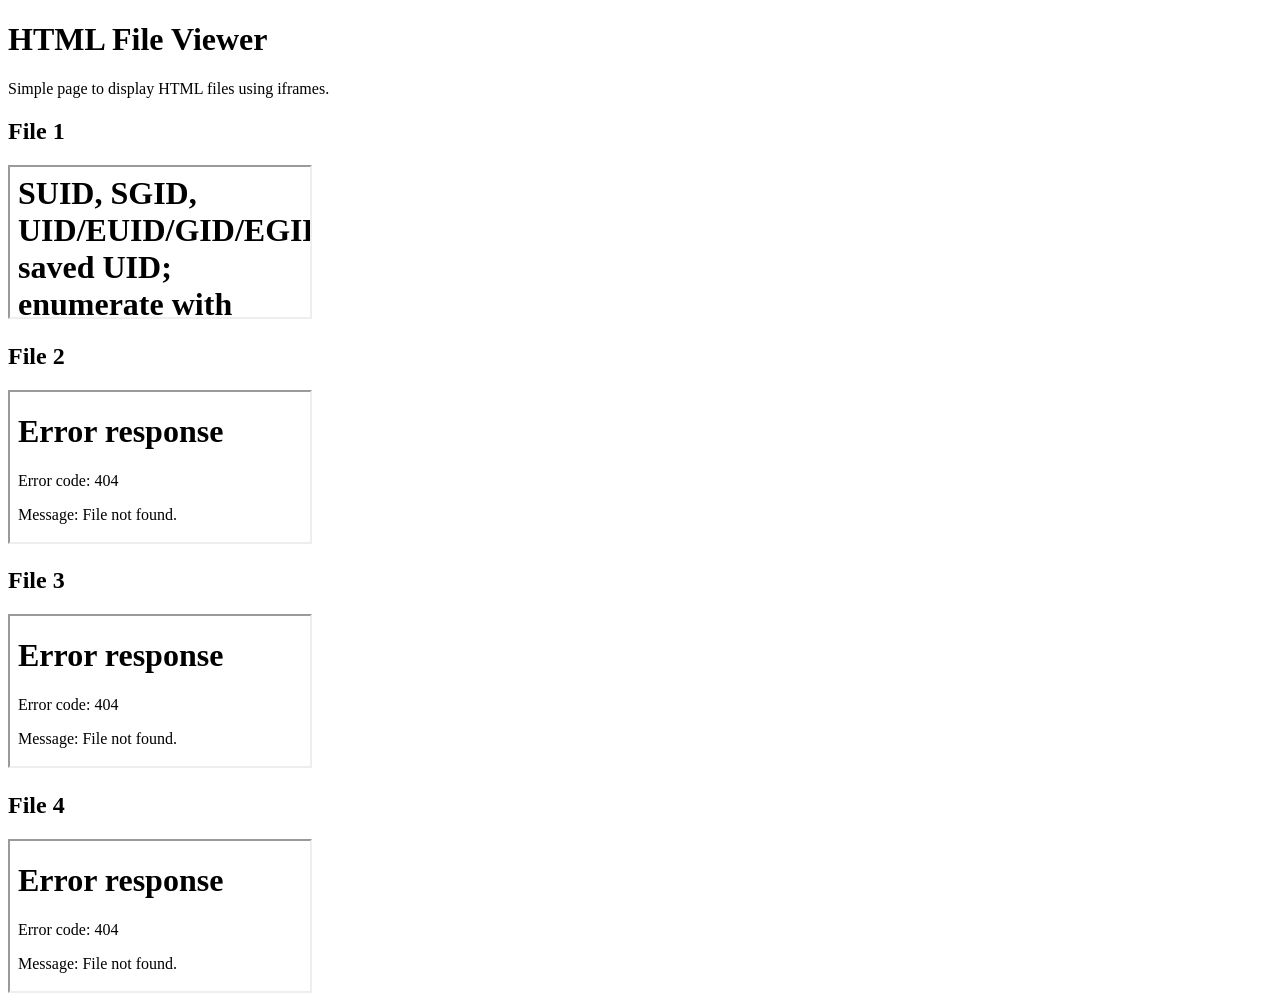
==== index.html @ ffdfd200 "Rename site/index.html to index.html" ====
<!DOCTYPE html>
<html lang="en">
<head>
    <meta charset="UTF-8">
    <meta name="viewport" content="width=device-width, initial-scale=1.0">
    <title>HTML File Viewer</title>
    <link rel="stylesheet" href="style.css">
</head>
<body>

    <div class="container">
        <header>
            <h1>HTML File Viewer</h1>
            <p>Simple page to display HTML files using iframes.</p>
        </header>

        <main class="viewer-grid">

            <!-- File 1 -->
            <section class="viewer">
                <h2>File 1</h2>
                <iframe
                    src="https://axionb21.github.io/OSCP/path/day1.html"
                    title="HTML File 1">
                </iframe>
            </section>

            <!-- File 2 -->
            <section class="viewer">
                <h2>File 2</h2>
                <iframe
                    src="YOUR_GITHUB_HTML_FILE_PATH_2"
                    title="HTML File 2">
                </iframe>
            </section>

            <!-- File 3 -->
            <section class="viewer">
                <h2>File 3</h2>
                <iframe
                    src="YOUR_GITHUB_HTML_FILE_PATH_3"
                    title="HTML File 3">
                </iframe>
            </section>

            <!-- File 4 -->
            <section class="viewer">
                <h2>File 4</h2>
                <iframe
                    src="YOUR_GITHUB_HTML_FILE_PATH_4"
                    title="HTML File 4">
                </iframe>
            </section>

        </main>
    </div>

</body>
</html>
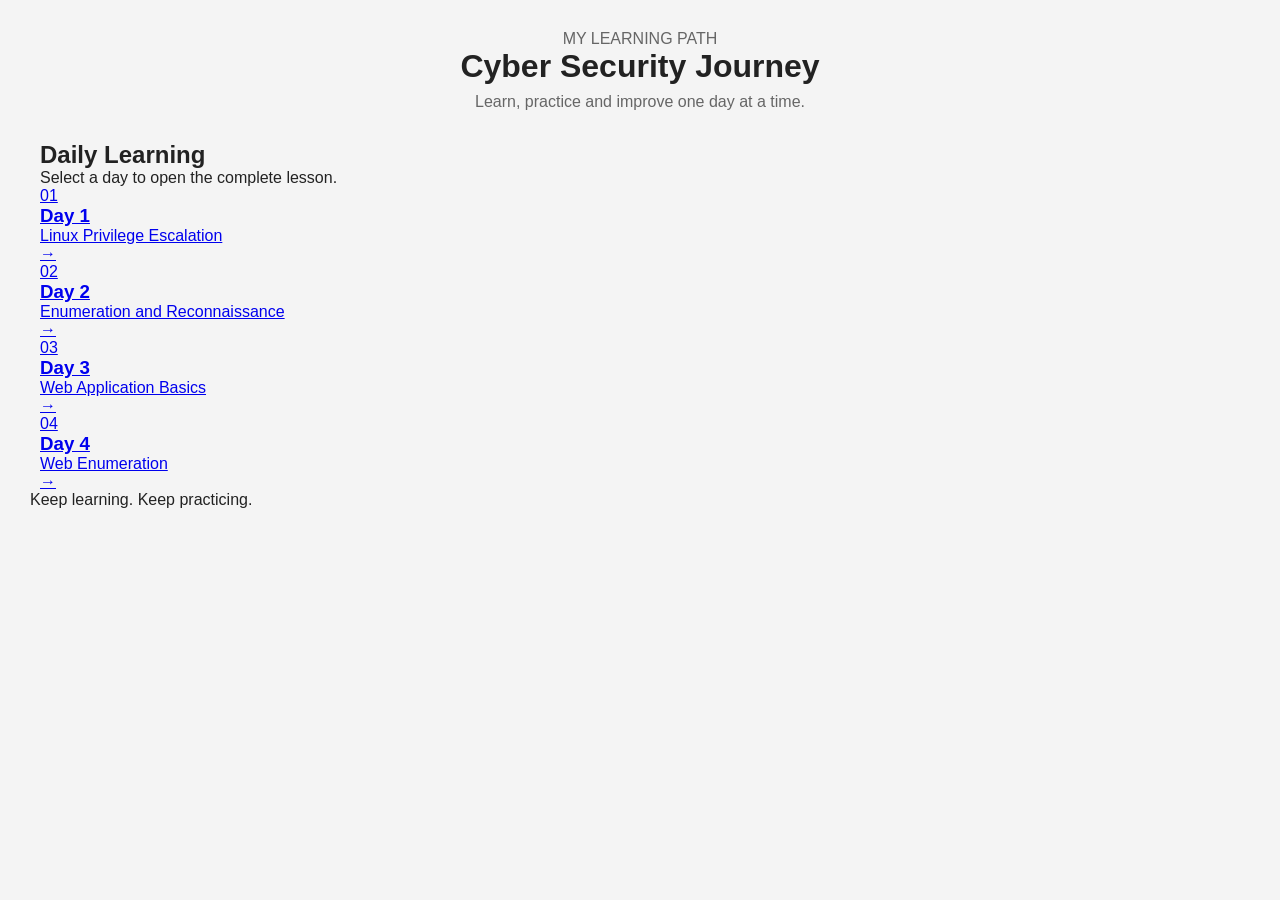
==== commit 01abe912: "Update index.html" ====
--- a/index.html
+++ b/index.html
@@ -3,57 +3,87 @@
 <head>
     <meta charset="UTF-8">
     <meta name="viewport" content="width=device-width, initial-scale=1.0">
-    <title>HTML File Viewer</title>
+    <title>My Learning Path</title>
     <link rel="stylesheet" href="style.css">
 </head>
+
 <body>
 
-    <div class="container">
-        <header>
-            <h1>HTML File Viewer</h1>
-            <p>Simple page to display HTML files using iframes.</p>
-        </header>
+    <header class="header">
+        <div class="header-content">
+            <p class="small-text">MY LEARNING PATH</p>
+            <h1>Cyber Security Journey</h1>
+            <p class="subtitle">
+                Learn, practice and improve one day at a time.
+            </p>
+        </div>
+    </header>
 
-        <main class="viewer-grid">
+    <main class="container">
 
-            <!-- File 1 -->
-            <section class="viewer">
-                <h2>File 1</h2>
-                <iframe
-                    src="https://axionb21.github.io/OSCP/path/day1.html"
-                    title="HTML File 1">
-                </iframe>
-            </section>
+        <section class="intro">
+            <h2>Daily Learning</h2>
+            <p>
+                Select a day to open the complete lesson.
+            </p>
+        </section>
 
-            <!-- File 2 -->
-            <section class="viewer">
-                <h2>File 2</h2>
-                <iframe
-                    src="YOUR_GITHUB_HTML_FILE_PATH_2"
-                    title="HTML File 2">
-                </iframe>
-            </section>
+        <section class="day-grid">
 
-            <!-- File 3 -->
-            <section class="viewer">
-                <h2>File 3</h2>
-                <iframe
-                    src="YOUR_GITHUB_HTML_FILE_PATH_3"
-                    title="HTML File 3">
-                </iframe>
-            </section>
+            <a href="day1.html" class="day-card">
+                <div class="day-number">01</div>
 
-            <!-- File 4 -->
-            <section class="viewer">
-                <h2>File 4</h2>
-                <iframe
-                    src="YOUR_GITHUB_HTML_FILE_PATH_4"
-                    title="HTML File 4">
-                </iframe>
-            </section>
+                <div class="day-content">
+                    <h3>Day 1</h3>
+                    <p>Linux Privilege Escalation</p>
+                </div>
 
-        </main>
-    </div>
+                <div class="arrow">→</div>
+            </a>
+
+
+            <a href="day2.html" class="day-card">
+                <div class="day-number">02</div>
+
+                <div class="day-content">
+                    <h3>Day 2</h3>
+                    <p>Enumeration and Reconnaissance</p>
+                </div>
+
+                <div class="arrow">→</div>
+            </a>
+
+
+            <a href="day3.html" class="day-card">
+                <div class="day-number">03</div>
+
+                <div class="day-content">
+                    <h3>Day 3</h3>
+                    <p>Web Application Basics</p>
+                </div>
+
+                <div class="arrow">→</div>
+            </a>
+
+
+            <a href="day4.html" class="day-card">
+                <div class="day-number">04</div>
+
+                <div class="day-content">
+                    <h3>Day 4</h3>
+                    <p>Web Enumeration</p>
+                </div>
+
+                <div class="arrow">→</div>
+            </a>
+
+        </section>
+
+    </main>
+
+    <footer>
+        <p>Keep learning. Keep practicing.</p>
+    </footer>
 
 </body>
 </html>
--- a/style.css
+++ b/style.css
@@ -0,0 +1,73 @@
+* {
+    box-sizing: border-box;
+    margin: 0;
+    padding: 0;
+}
+
+body {
+    font-family: Arial, sans-serif;
+    background: #f4f4f4;
+    color: #222;
+    padding: 30px;
+}
+
+.container {
+    max-width: 1200px;
+    margin: auto;
+}
+
+header {
+    text-align: center;
+    margin-bottom: 30px;
+}
+
+header h1 {
+    font-size: 32px;
+    margin-bottom: 8px;
+}
+
+header p {
+    font-size: 16px;
+    color: #666;
+}
+
+.viewer-grid {
+    display: grid;
+    grid-template-columns: repeat(2, 1fr);
+    gap: 24px;
+}
+
+.viewer {
+    background: white;
+    border: 1px solid #ddd;
+    border-radius: 10px;
+    padding: 15px;
+    overflow: hidden;
+}
+
+.viewer h2 {
+    font-size: 20px;
+    margin-bottom: 12px;
+}
+
+.viewer iframe {
+    width: 100%;
+    height: 500px;
+    border: 1px solid #ddd;
+    border-radius: 6px;
+    background: white;
+}
+
+@media (max-width: 800px) {
+    body {
+        padding: 15px;
+    }
+
+    .viewer-grid {
+        grid-template-columns: 1fr;
+    }
+
+    .viewer iframe {
+        height: 450px;
+    }
+}
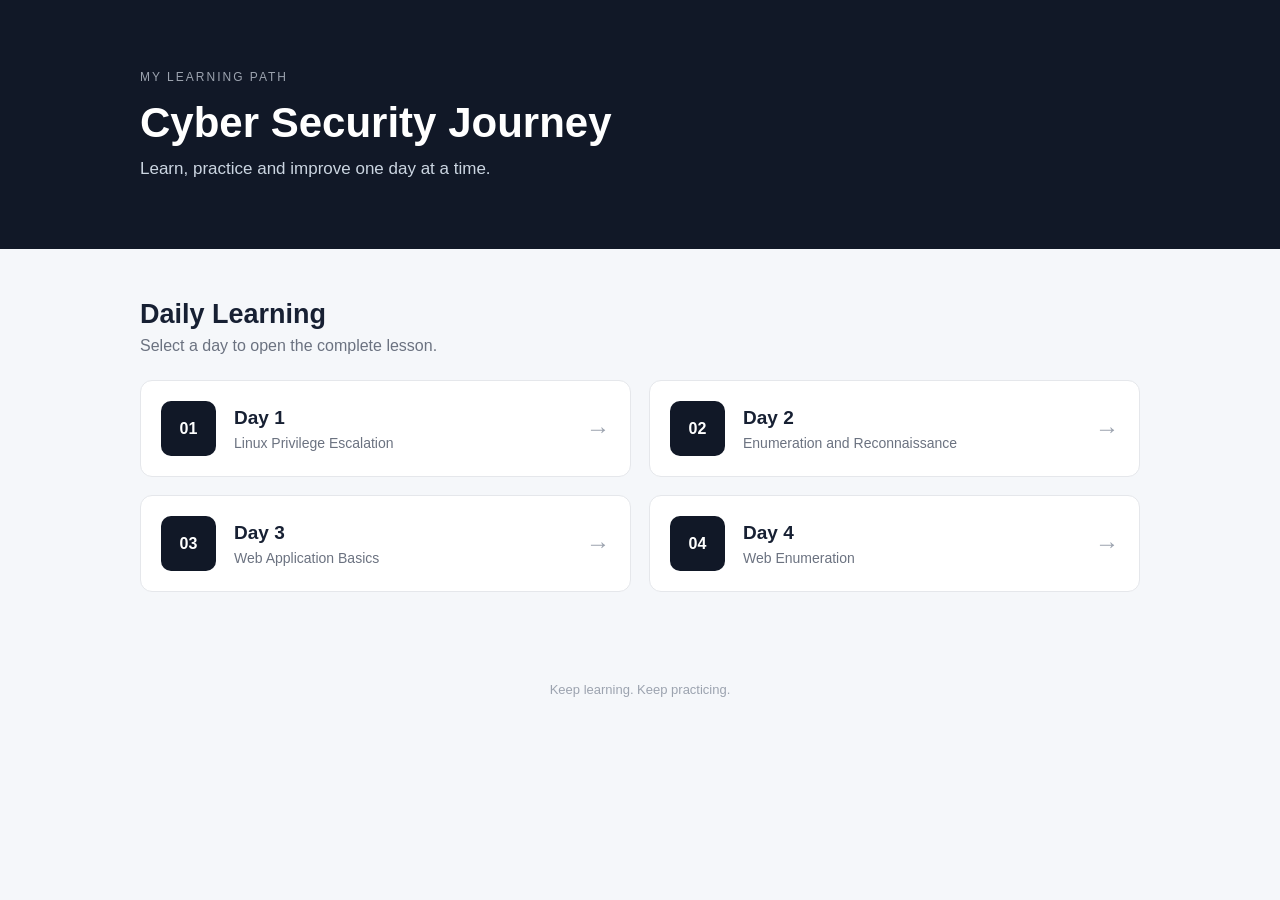
==== commit fdefd0cd: "Update index.html" ====
--- a/index.html
+++ b/index.html
@@ -30,7 +30,7 @@
 
         <section class="day-grid">
 
-            <a href="day1.html" class="day-card">
+            <a href="/path/day1.html" class="day-card">
                 <div class="day-number">01</div>
 
                 <div class="day-content">
--- a/style.css
+++ b/style.css
@@ -1,73 +1,172 @@
 * {
-    box-sizing: border-box;
     margin: 0;
     padding: 0;
+    box-sizing: border-box;
 }
 
 body {
-    font-family: Arial, sans-serif;
-    background: #f4f4f4;
-    color: #222;
-    padding: 30px;
+    font-family: Arial, Helvetica, sans-serif;
+    background: #f5f7fa;
+    color: #172033;
 }
 
-.container {
-    max-width: 1200px;
+/* Header */
+
+.header {
+    background: #111827;
+    color: white;
+    padding: 70px 20px;
+}
+
+.header-content {
+    max-width: 1000px;
     margin: auto;
 }
 
-header {
-    text-align: center;
-    margin-bottom: 30px;
+.small-text {
+    font-size: 12px;
+    letter-spacing: 2px;
+    color: #9ca3af;
+    margin-bottom: 15px;
 }
 
-header h1 {
-    font-size: 32px;
-    margin-bottom: 8px;
-}
-
-header p {
-    font-size: 16px;
-    color: #666;
-}
-
-.viewer-grid {
-    display: grid;
-    grid-template-columns: repeat(2, 1fr);
-    gap: 24px;
-}
-
-.viewer {
-    background: white;
-    border: 1px solid #ddd;
-    border-radius: 10px;
-    padding: 15px;
-    overflow: hidden;
-}
-
-.viewer h2 {
-    font-size: 20px;
+.header h1 {
+    font-size: 42px;
     margin-bottom: 12px;
 }
 
-.viewer iframe {
-    width: 100%;
-    height: 500px;
-    border: 1px solid #ddd;
-    border-radius: 6px;
-    background: white;
+.subtitle {
+    color: #cbd5e1;
+    font-size: 17px;
 }
 
-@media (max-width: 800px) {
-    body {
-        padding: 15px;
+/* Main */
+
+.container {
+    width: 90%;
+    max-width: 1000px;
+    margin: 50px auto;
+}
+
+.intro {
+    margin-bottom: 25px;
+}
+
+.intro h2 {
+    font-size: 27px;
+    margin-bottom: 7px;
+}
+
+.intro p {
+    color: #6b7280;
+}
+
+/* Day cards */
+
+.day-grid {
+    display: grid;
+    grid-template-columns: repeat(2, 1fr);
+    gap: 18px;
+}
+
+.day-card {
+    display: flex;
+    align-items: center;
+    gap: 18px;
+
+    background: white;
+    border: 1px solid #e5e7eb;
+    border-radius: 12px;
+
+    padding: 20px;
+
+    text-decoration: none;
+    color: inherit;
+
+    transition: 0.2s ease;
+}
+
+.day-card:hover {
+    transform: translateY(-3px);
+    border-color: #111827;
+    box-shadow: 0 10px 25px rgba(0, 0, 0, 0.07);
+}
+
+/* Number */
+
+.day-number {
+    width: 55px;
+    height: 55px;
+
+    display: flex;
+    align-items: center;
+    justify-content: center;
+
+    border-radius: 10px;
+
+    background: #111827;
+    color: white;
+
+    font-size: 16px;
+    font-weight: bold;
+}
+
+/* Content */
+
+.day-content {
+    flex: 1;
+}
+
+.day-content h3 {
+    font-size: 19px;
+    margin-bottom: 6px;
+}
+
+.day-content p {
+    color: #6b7280;
+    font-size: 14px;
+}
+
+/* Arrow */
+
+.arrow {
+    font-size: 24px;
+    color: #9ca3af;
+    transition: 0.2s ease;
+}
+
+.day-card:hover .arrow {
+    color: #111827;
+    transform: translateX(4px);
+}
+
+/* Footer */
+
+footer {
+    text-align: center;
+    padding: 40px 20px;
+    color: #9ca3af;
+    font-size: 13px;
+}
+
+/* Mobile */
+
+@media (max-width: 700px) {
+
+    .header {
+        padding: 50px 20px;
     }
 
-    .viewer-grid {
+    .header h1 {
+        font-size: 32px;
+    }
+
+    .day-grid {
         grid-template-columns: 1fr;
     }
 
-    .viewer iframe {
-        height: 450px;
+    .container {
+        width: 92%;
+        margin: 35px auto;
     }
 }
